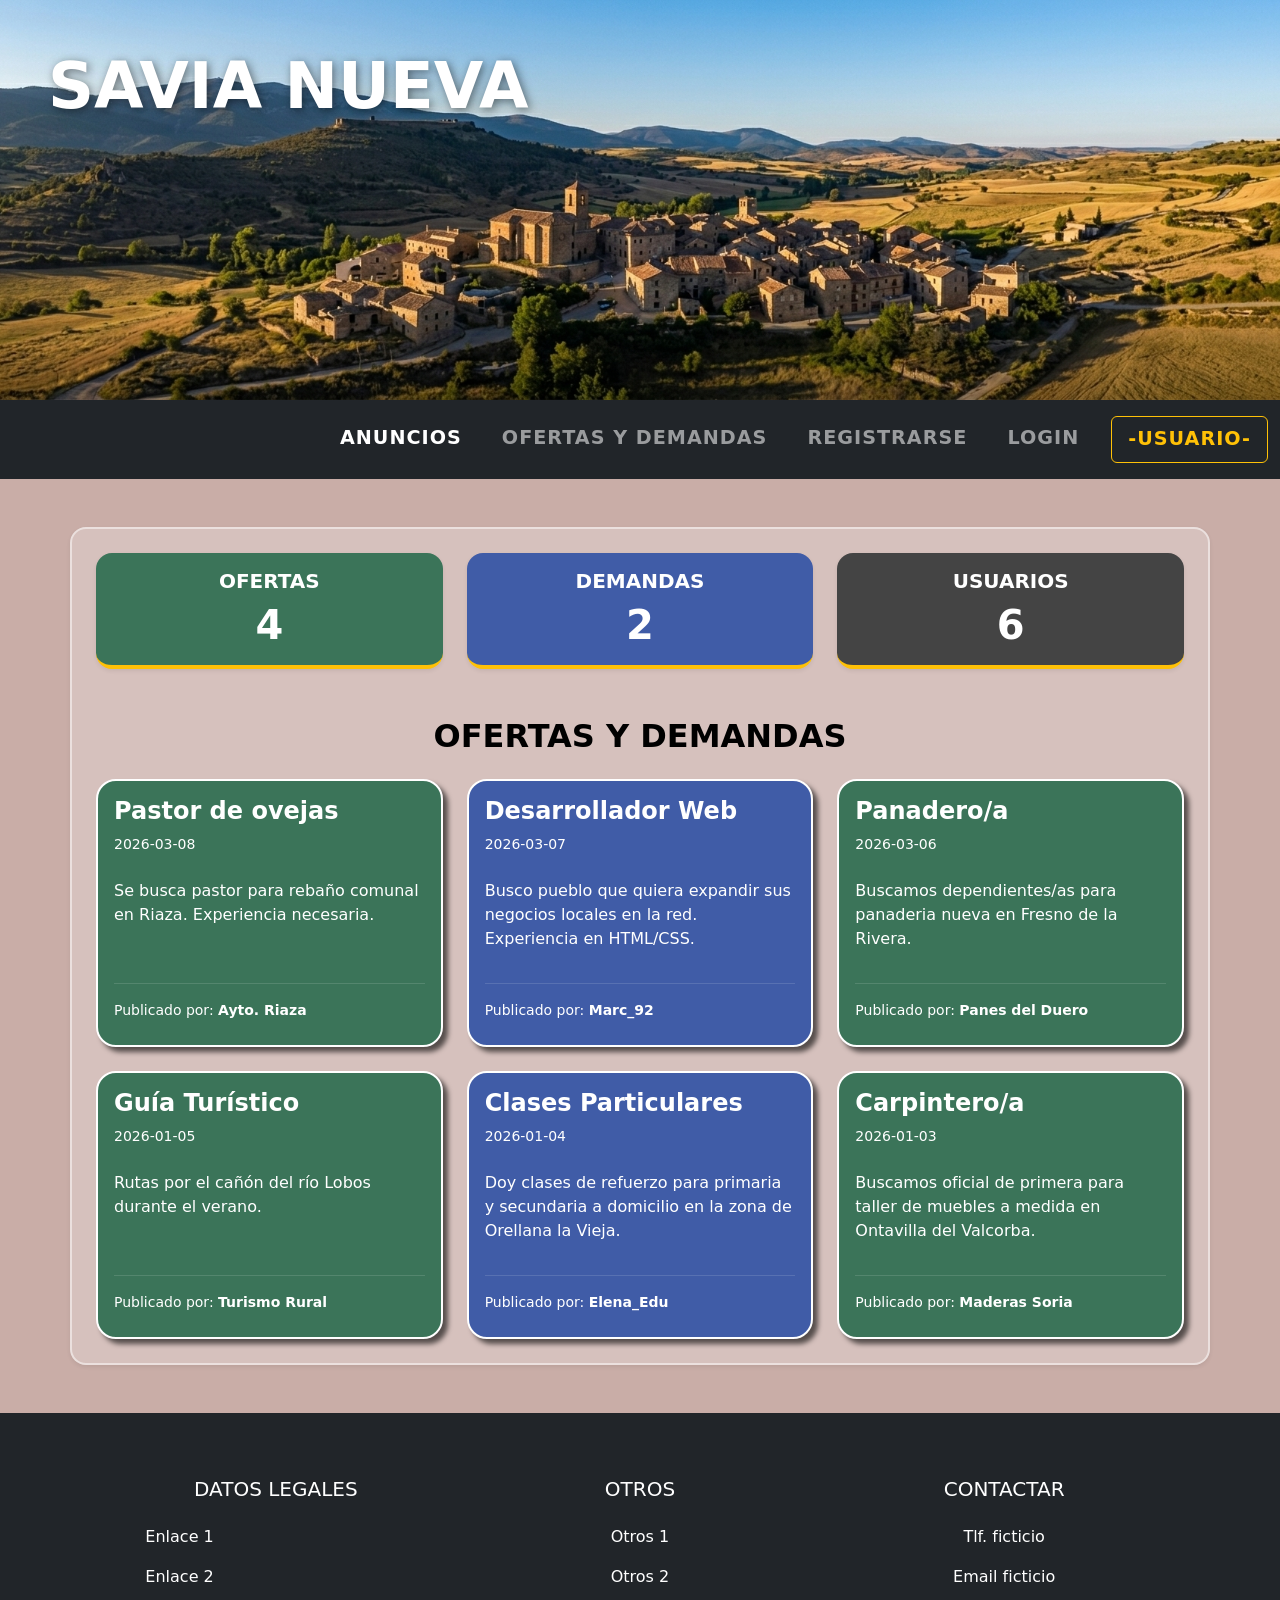
==== index.html @ e45b2c6f "Añadidas tarjetas counter para el Dashboard, cambiado el listado de mis ofertas publicadas para que " ====
<!DOCTYPE html>
<html lang="es">
<head>
    <meta charset="UTF-8">
    <meta name="viewport" content="width=device-width, initial-scale=1.0">
    <title>Savia Nueva - Empleo</title>
    <link href="https://cdn.jsdelivr.net/npm/bootstrap@5.3.0/dist/css/bootstrap.min.css" rel="stylesheet">
    <link rel="stylesheet" href="css/styles.css">
</head>
<body class="body"> 
    
    <header class="header-image text-white d-flex align-items-start p-5">
        <h1 class="display-3 fw-bold" style="text-shadow: 2px 2px 10px rgba(0,0,0,0.5);">SAVIA NUEVA</h1>
    </header>

    <nav class="navbar navbar-expand-lg navbar-dark bg-dark py-3 sticky-top">
        <div class="container-fluid">
            <button class="navbar-toggler border-0 shadow-none" type="button" data-bs-toggle="collapse" data-bs-target="#navbarNav" aria-controls="navbarNav" aria-expanded="false" aria-label="Toggle navigation">
                <span class="navbar-toggler-icon"></span>
            </button>

            <div class="collapse navbar-collapse justify-content-end" id="navbarNav">
                <ul class="navbar-nav gap-4 text-uppercase fw-semibold pt-3 pt-lg-0"> 
                    <li class="nav-item">
                        <a class="nav-link active fs-5" href="index.html">Anuncios</a>
                    </li>
                    <li class="nav-item">
                        <a class="nav-link fs-5" href="gestion-ofertas-demandas.html">Ofertas y demandas</a>
                    </li>
                    <li class="nav-item">
                        <a class="nav-link fs-5" href="registro.html">Registrarse</a>
                    </li>
                    <li class="nav-item">
                        <a class="nav-link fs-5" href="login.html">Login</a>
                    </li>
                    <li class="nav-item d-flex align-items-center mt-3 mt-lg-0"> 
                        <span class="nav-link text-warning fs-5 border border-warning rounded px-3" id="user-display">
                        -Usuario-
                        </span>
                    </li>
                </ul>
            </div>
        </div>
    </nav>

    <main class="container main-container my-5 p-4 bg-white bg-opacity-25 rounded-4 shadow-sm">
        
        <div class="row g-4 mb-5 text-center">
            <div class="col-md-4">
                <div class="counter-oferta p-3 shadow-sm text-white rounded-4 border-bottom border-warning border-4">
                    <h5 class="text-uppercase fw-bold">Ofertas</h5>
                    <p class="display-6 fw-bold mb-0" id="total-ofertas">0</p>
                </div>
            </div>
            <div class="col-md-4">
                <div class="counter-demanda p-3 shadow-sm text-white rounded-4 border-bottom border-warning border-4">
                    <h5 class="text-uppercase fw-bold">Demandas</h5>
                    <p class="display-6 fw-bold mb-0" id="total-demandas">0</p>
                </div>
            </div>
            <div class="col-md-4">
                <div class="counter-usuarios p-3 shadow-sm text-white rounded-4 border-bottom border-warning border-4">
                    <h5 class="text-uppercase fw-bold">Usuarios</h5>
                    <p class="display-6 fw-bold mb-0" id="total-usuarios">0</p>
                </div>
            </div>
        </div>
        
        <h2 class="text-center text-black mb-4 text-uppercase fw-bold">Ofertas y demandas</h2>
        
        <div class="row g-4" id="contenedor-anuncios"></div>
    </main>

    <footer class="bg-dark text-white pt-5 pb-3 mt-5">
        <div class="container text-center text-md-start">
            <div class="row text-center text-md-start">
                <div class="col-md-3 col-lg-3 col-xl-3 mx-auto mt-3">
                    <h5 class="text-center text-uppercase mb-4 font-weight-bold">Datos Legales</h5>
                    <p><a href="#" class="text-white text-decoration-none">Enlace 1</a></p>
                    <p><a href="#" class="text-white text-decoration-none">Enlace 2</a></p>
                </div>
                <div class="col-md-2 col-lg-2 col-xl-2 mx-auto mt-3">
                    <h5 class="text-center text-uppercase mb-4 font-weight-bold">Otros</h5>
                    <p class="text-center">Otros 1</p>
                    <p class="text-center">Otros 2</p>
                </div>
                <div class="col-md-4 col-lg-3 col-xl-3 mx-auto mt-3">
                    <h5 class="text-center text-uppercase mb-4 font-weight-bold">Contactar</h5>
                    <p class="text-center">Tlf. ficticio</p>
                    <p class="text-center">Email ficticio</p>
                </div>
            </div>
        </div>
    </footer>

    <script src="https://cdn.jsdelivr.net/npm/bootstrap@5.3.0/dist/js/bootstrap.bundle.min.js"></script>
    <script type="module" src="js/controller.js"></script>
</body>
</html>
---- css/styles.css ----
.body{
    background-color: #c9ada7;
}

.header-image{
    background-image: url('../assets/Fondo_Header.png'); 
    height: 400px; 
    background-size: cover; 
    background-position: center;
}

/* LANDPAGE - DASHBOARD */
.navbar-nav .nav-link {
    font-size: 1.2rem !important; 
    letter-spacing: 1px;
}

/* Estilo para las tarjetas de la landing*/
.counter-oferta{
    background-color: #3b7459;
}

.counter-demanda{
    background-color: #405ca7;
}

.counter-usuarios{
    background-color: #444444;
}

.card-mis-ofertas{
    background-color: rgba(236, 236, 236, 0.521);
}
.counter-oferta, .counter-demanda, .counter-usuarios, .card-mis-ofertas{
    transition: transform 0.2s ease !important;
}

.counter-oferta:hover, .counter-demanda:hover, .counter-usuarios:hover{
    transform: translateY(-5px);
    cursor: pointer !important;
}

.card-oferta {
    background-color: #3b7459; /* Color verde para ofertas */
    color: white;
    border-radius: 20px;
    border: 2px solid white !important;
    box-shadow: 5px 5px 5px rgba(0,0,0,0.6), inset 0 0 0 0 white !important;
    transition: transform 0.2s ease, box-shadow 0.4s ease !important;
}

.card-demanda {
    background-color: #405ca7; /* Un verde-azulado distinto para demandas, como pide el enunciado */
    color: white;
    border-radius: 20px;
    border: 2px solid white !important;
    box-shadow: 5px 5px 5px rgba(0,0,0,0.6), inset 0 0 0 0 white !important;
    transition: transform 0.2s ease, box-shadow 0.4s ease !important;
}

.card-oferta:hover, .card-demanda:hover, .card-mis-ofertas:hover {
    transform: translateY(-5px);
    box-shadow: 8px 8px 15px rgba(0, 0, 0, 0.6), inset -7px 0 7px 0 white !important;
    cursor: pointer !important;
}

/* El contenedor de las ofertas */
.main-container {
    background-color: rgba(255, 255, 255, 0.2); 
    border: 2px solid rgba(255, 255, 255, 0.5);
}

.secondary-container {
    border-radius: 30px;
    background-color: #3b7459;
    border: 2px solid rgba(255, 255, 255, 0.5) !important;
}

.btn-principal {
    transition: transform 0.2s ease, background-color 0.3s ease !important;
    background-color: #8a7cff !important;
    border: none !important;
    color: white !important;
}

.btn-principal:hover {
    background-color: #3c27f7 !important;
    transform: scale(1.1);
    cursor: pointer !important;
}

/* Efecto hover general para botones de borrar */
.btn-danger:hover {
    transform: scale(1.1);
    cursor: pointer !important;
}
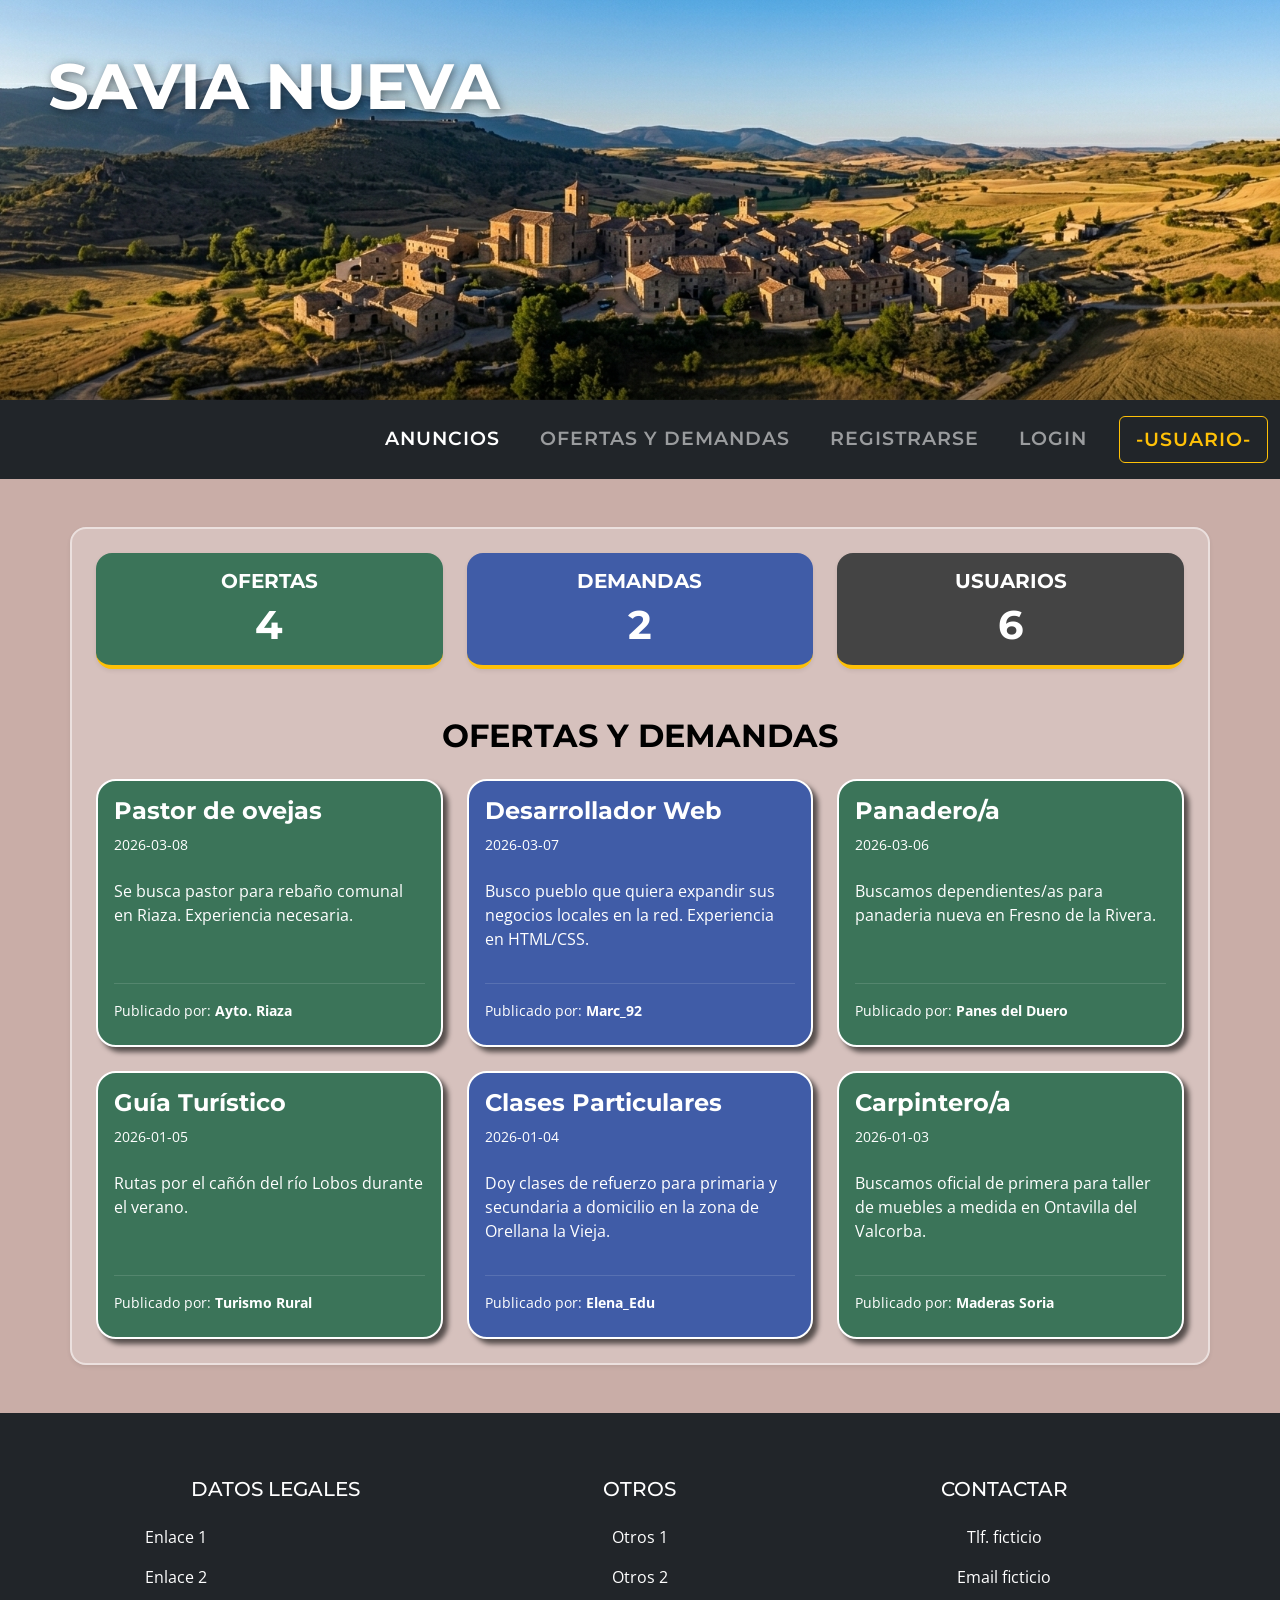
==== commit 144150ae: "Limpieza de estilos en las hojas html, purga de codigo en styles.css, añadidas Webfonts" ====
--- a/index.html
+++ b/index.html
@@ -4,13 +4,19 @@
     <meta charset="UTF-8">
     <meta name="viewport" content="width=device-width, initial-scale=1.0">
     <title>Savia Nueva - Empleo</title>
+    <!-- Bootstrap -->
     <link href="https://cdn.jsdelivr.net/npm/bootstrap@5.3.0/dist/css/bootstrap.min.css" rel="stylesheet">
+    <!-- Webfonts -->
+    <link rel="preconnect" href="https://fonts.googleapis.com">
+    <link rel="preconnect" href="https://fonts.gstatic.com" crossorigin>
+    <link href="https://fonts.googleapis.com/css2?family=Montserrat:wght@700&family=Open+Sans:wght@400;600&display=swap" rel="stylesheet">
+    <!-- Hoja de estilos -->
     <link rel="stylesheet" href="css/styles.css">
 </head>
 <body class="body"> 
     
     <header class="header-image text-white d-flex align-items-start p-5">
-        <h1 class="display-3 fw-bold" style="text-shadow: 2px 2px 10px rgba(0,0,0,0.5);">SAVIA NUEVA</h1>
+        <h1 class="h1-title display-3 fw-bold">SAVIA NUEVA</h1>
     </header>
 
     <nav class="navbar navbar-expand-lg navbar-dark bg-dark py-3 sticky-top">
--- a/css/styles.css
+++ b/css/styles.css
@@ -1,70 +1,41 @@
-.body{
-    background-color: #c9ada7;
+/* --- 1. VARIABLES Y GENERALES --- */
+:root {
+    --color-fondo: #c9ada7;
+    --verde-oferta: #3b7459;
+    --azul-demanda: #405ca7;
+    --gris-oscuro: #444444;
+    --violeta-principal: #8a7cff;
+    --shadow-standard: 5px 5px 5px rgba(0,0,0,0.6);
+    --font-titulos: 'Montserrat', sans-serif;
+    --font-cuerpo: 'Open Sans', sans-serif;
 }
 
-.header-image{
-    background-image: url('../assets/Fondo_Header.png'); 
-    height: 400px; 
-    background-size: cover; 
-    background-position: center;
+body { 
+    background-color: var(--color-fondo); 
+    font-family: var(--font-cuerpo);
 }
 
-/* LANDPAGE - DASHBOARD */
+/* --- 2. HEADER Y NAVEGACIÓN --- */
+.header-image {
+    background: url('../assets/Fondo_Header.png') center/cover no-repeat !important;
+    height: 400px;
+}
+
+h1, h2, h3, h4, h5, .navbar-nav .nav-link, .fw-bold {
+    font-family: var(--font-titulos);
+}
+
+.h1-title { 
+    text-shadow: 2px 2px 10px rgba(0,0,0,0.5);
+    letter-spacing: -1px; 
+}
+
 .navbar-nav .nav-link {
-    font-size: 1.2rem !important; 
+    font-size: 1.2rem !important;
     letter-spacing: 1px;
 }
 
-/* Estilo para las tarjetas de la landing*/
-.counter-oferta{
-    background-color: #3b7459;
-}
-
-.counter-demanda{
-    background-color: #405ca7;
-}
-
-.counter-usuarios{
-    background-color: #444444;
-}
-
-.card-mis-ofertas{
-    background-color: rgba(236, 236, 236, 0.521);
-}
-.counter-oferta, .counter-demanda, .counter-usuarios, .card-mis-ofertas{
-    transition: transform 0.2s ease !important;
-}
-
-.counter-oferta:hover, .counter-demanda:hover, .counter-usuarios:hover{
-    transform: translateY(-5px);
-    cursor: pointer !important;
-}
-
-.card-oferta {
-    background-color: #3b7459; /* Color verde para ofertas */
-    color: white;
-    border-radius: 20px;
-    border: 2px solid white !important;
-    box-shadow: 5px 5px 5px rgba(0,0,0,0.6), inset 0 0 0 0 white !important;
-    transition: transform 0.2s ease, box-shadow 0.4s ease !important;
-}
-
-.card-demanda {
-    background-color: #405ca7; /* Un verde-azulado distinto para demandas, como pide el enunciado */
-    color: white;
-    border-radius: 20px;
-    border: 2px solid white !important;
-    box-shadow: 5px 5px 5px rgba(0,0,0,0.6), inset 0 0 0 0 white !important;
-    transition: transform 0.2s ease, box-shadow 0.4s ease !important;
-}
-
-.card-oferta:hover, .card-demanda:hover, .card-mis-ofertas:hover {
-    transform: translateY(-5px);
-    box-shadow: 8px 8px 15px rgba(0, 0, 0, 0.6), inset -7px 0 7px 0 white !important;
-    cursor: pointer !important;
-}
-
-/* El contenedor de las ofertas */
+/* --- 3. CONTENEDORES --- */
 .main-container {
     background-color: rgba(255, 255, 255, 0.2); 
     border: 2px solid rgba(255, 255, 255, 0.5);
@@ -72,25 +43,59 @@
 
 .secondary-container {
     border-radius: 30px;
-    background-color: #3b7459;
+    width: 100%;
+    max-width: 600px;
+    background-color: var(--verde-oferta);
     border: 2px solid rgba(255, 255, 255, 0.5) !important;
 }
 
+/* --- 4. TARJETAS Y CONTADORES --- */
+/* Estilos comunes para todas las tarjetas y contadores */
+.counter-oferta, .counter-demanda, .counter-usuarios, 
+.card-oferta, .card-demanda, .card-mis-ofertas {
+    transition: transform 0.2s ease, box-shadow 0.4s ease !important;
+    border-radius: 20px;
+}
+
+/* Colores específicos */
+.counter-oferta, .card-oferta { background-color: var(--verde-oferta); color: white; }
+.counter-demanda, .card-demanda { background-color: var(--azul-demanda); color: white; }
+.counter-usuarios { background-color: var(--gris-oscuro); color: white; }
+.card-mis-ofertas { background-color: rgba(236, 236, 236, 0.521); }
+
+/* Bordes y sombras para las tarjetas del Dashboard */
+.card-oferta, .card-demanda {
+    border: 2px solid white !important;
+    box-shadow: var(--shadow-standard), inset 0 0 0 0 white !important;
+}
+
+/* Hover unificado para todos los elementos interactivos */
+.counter-oferta:hover, .counter-demanda:hover, .counter-usuarios:hover,
+.card-oferta:hover, .card-demanda:hover, .card-mis-ofertas:hover,
+.btn:hover, .nav-link:hover, #user-display:hover {
+    transform: translateY(-5px);
+    cursor: pointer !important;
+}
+
+/* Efecto de brillo extra solo para las tarjetas */
+.card-oferta:hover, .card-demanda:hover {
+    box-shadow: 8px 8px 15px rgba(0, 0, 0, 0.6), inset -7px 0 7px 0 white !important;
+}
+
+/* --- 5. BOTONES --- */
 .btn-principal {
+    background-color: var(--violeta-principal) !important;
+    color: white !important;
+    border: none !important;
+    border-radius: 10px;
     transition: transform 0.2s ease, background-color 0.3s ease !important;
-    background-color: #8a7cff !important;
-    border: none !important;
-    color: white !important;
 }
 
 .btn-principal:hover {
     background-color: #3c27f7 !important;
-    transform: scale(1.1);
-    cursor: pointer !important;
+    transform: scale(1.1) translateY(-2px); /* Unimos los dos efectos */
 }
 
-/* Efecto hover general para botones de borrar */
 .btn-danger:hover {
     transform: scale(1.1);
-    cursor: pointer !important;
 }
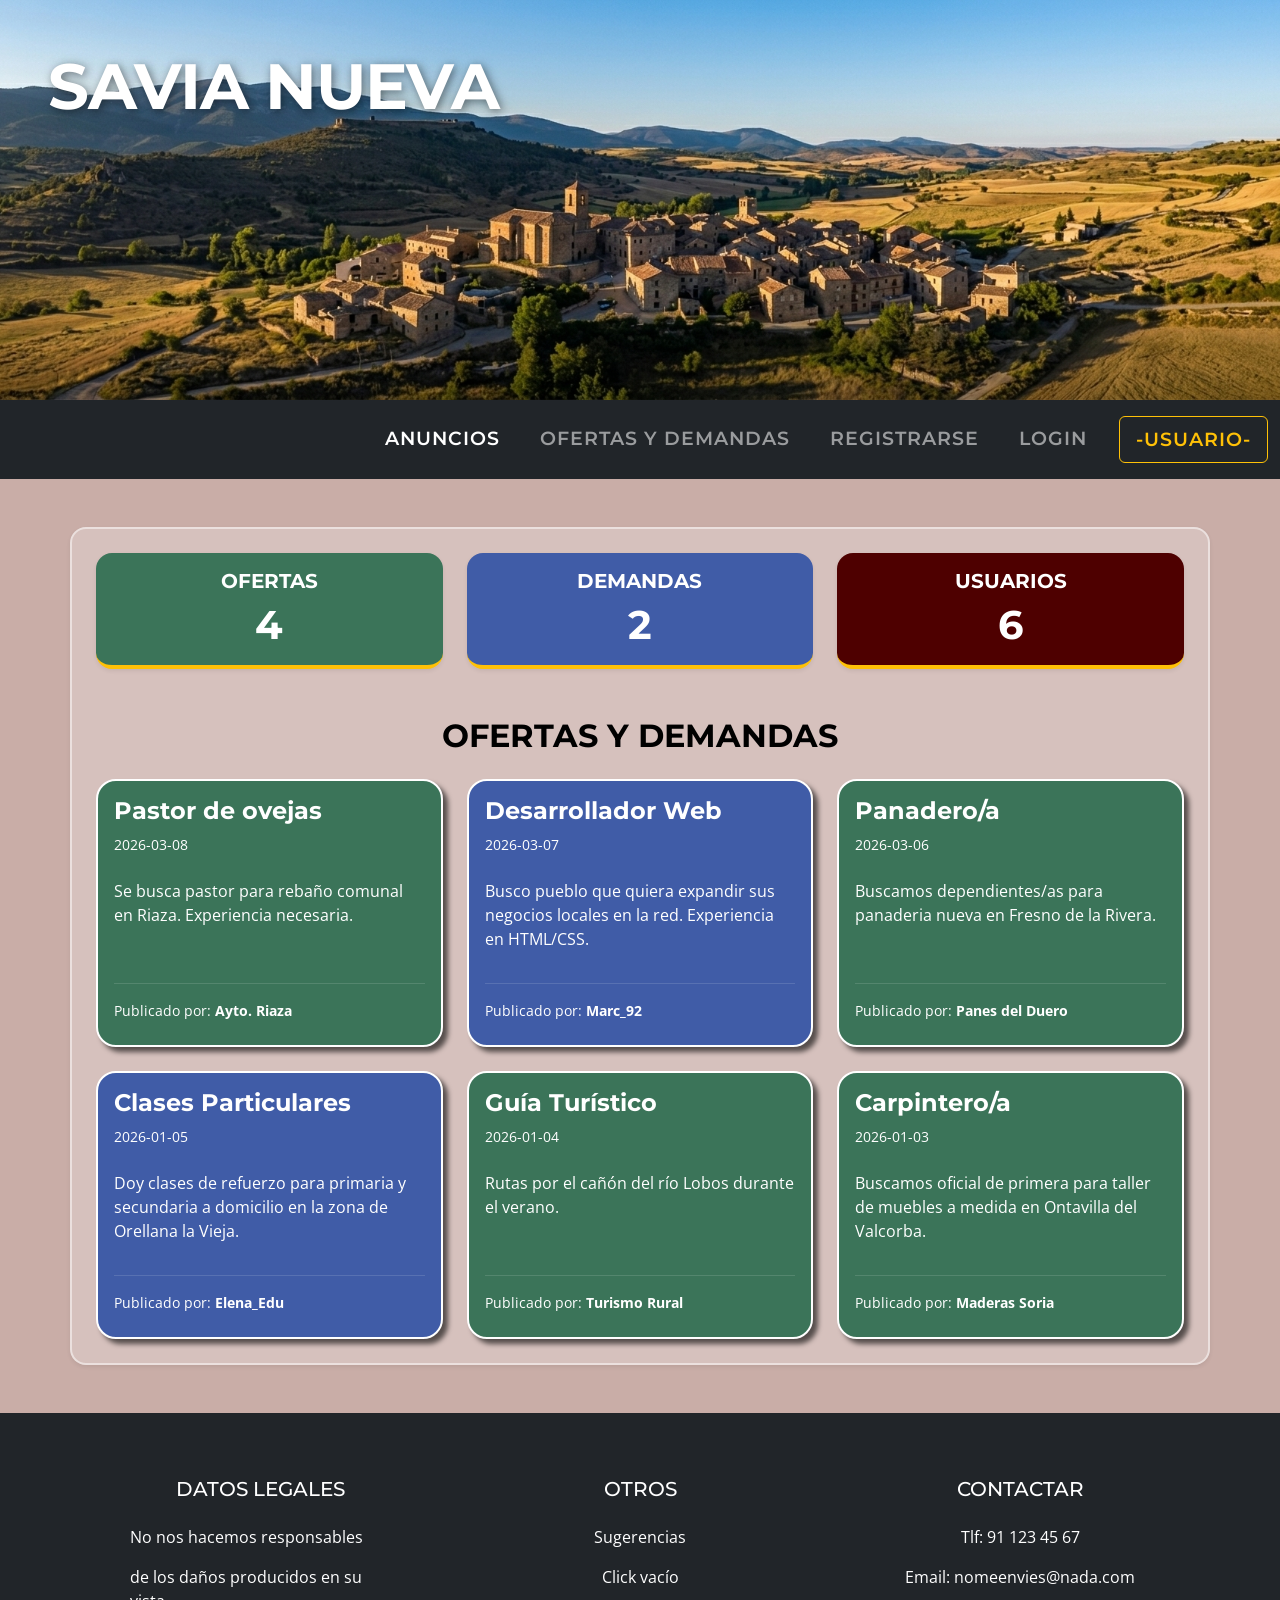
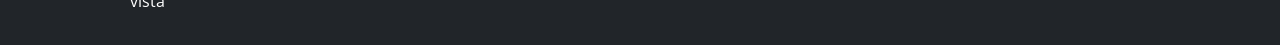
==== commit ae16f666: "Añadidos prompts de IA, cambios menores de CSS por pulido." ====
--- a/index.html
+++ b/index.html
@@ -13,6 +13,21 @@
     <!-- Hoja de estilos -->
     <link rel="stylesheet" href="css/styles.css">
 </head>
+<!-- Prompts IA (Gemini) 
+
+1- ¿Hay alguna clase de bootstrap para hacer sticky el navbar cuando se hace scroll-down?
+Respuesta: sticky-top
+
+2- Según este código (collapse), el navbar debería hacerse tipo móvil (tres rayas horizontales y menú desplegable) al reducir el ancho de pantalla, pero no lo hace (adjunto index.html):
+Respuesta: Falta importar librería de scripts de Bootstrap.  
+
+3. ¿Como era la clase para las sombras finas de bootstrap?
+Respuesta: shadow-sm
+
+4. ¿Cómo funcionaba el sistema de columnas responsive de bootstrap?
+Respuesta: col-md-"num de columnas a utilizar sobre 12" (Hace la explicación completa)
+
+-->
 <body class="body"> 
     
     <header class="header-image text-white d-flex align-items-start p-5">
@@ -73,7 +88,6 @@
         </div>
         
         <h2 class="text-center text-black mb-4 text-uppercase fw-bold">Ofertas y demandas</h2>
-        
         <div class="row g-4" id="contenedor-anuncios"></div>
     </main>
 
@@ -82,18 +96,20 @@
             <div class="row text-center text-md-start">
                 <div class="col-md-3 col-lg-3 col-xl-3 mx-auto mt-3">
                     <h5 class="text-center text-uppercase mb-4 font-weight-bold">Datos Legales</h5>
-                    <p><a href="#" class="text-white text-decoration-none">Enlace 1</a></p>
-                    <p><a href="#" class="text-white text-decoration-none">Enlace 2</a></p>
+                    <!-- href vacíos, devuelven arriba a la misma pagina -->
+                    <p><a href="#" class="text-white text-decoration-none">No nos hacemos responsables</a></p>
+                    <p><a href="#" class="text-white text-decoration-none">de los daños producidos en su vista</a></p>
                 </div>
-                <div class="col-md-2 col-lg-2 col-xl-2 mx-auto mt-3">
+                <div class="col-md-3 col-lg-3 col-xl-3 mx-auto mt-3">
                     <h5 class="text-center text-uppercase mb-4 font-weight-bold">Otros</h5>
-                    <p class="text-center">Otros 1</p>
-                    <p class="text-center">Otros 2</p>
+                    <!-- href vacíos, devuelven arriba a la misma pagina -->
+                    <p class="text-center"><a href="#" class="text-white text-decoration-none">Sugerencias</a></p>
+                    <p class="text-center"><a href="#" class="text-white text-decoration-none">Click vacío</a></p>
                 </div>
                 <div class="col-md-4 col-lg-3 col-xl-3 mx-auto mt-3">
                     <h5 class="text-center text-uppercase mb-4 font-weight-bold">Contactar</h5>
-                    <p class="text-center">Tlf. ficticio</p>
-                    <p class="text-center">Email ficticio</p>
+                    <p class="text-center">Tlf: 91 123 45 67</p>
+                    <p class="text-center">Email: nomeenvies@nada.com</p>
                 </div>
             </div>
         </div>
--- a/css/styles.css
+++ b/css/styles.css
@@ -1,9 +1,14 @@
+/* Prompts IA (Gemini)
+1- Este es mi archivo de estilos, ¿puedes hacerme una limpieza para evitar repetir código lo máximo posible? (adjunto styles.css)
+Respuesta: Archivo .css limpio (versión final utilizada)
+*/
+
 /* --- 1. VARIABLES Y GENERALES --- */
 :root {
     --color-fondo: #c9ada7;
     --verde-oferta: #3b7459;
     --azul-demanda: #405ca7;
-    --gris-oscuro: #444444;
+    --rojo-oscuro: #4e0000;
     --violeta-principal: #8a7cff;
     --shadow-standard: 5px 5px 5px rgba(0,0,0,0.6);
     --font-titulos: 'Montserrat', sans-serif;
@@ -49,6 +54,10 @@
     border: 2px solid rgba(255, 255, 255, 0.5) !important;
 }
 
+.container-login{
+    min-height: 50vh;
+}
+
 /* --- 4. TARJETAS Y CONTADORES --- */
 /* Estilos comunes para todas las tarjetas y contadores */
 .counter-oferta, .counter-demanda, .counter-usuarios, 
@@ -60,7 +69,7 @@
 /* Colores específicos */
 .counter-oferta, .card-oferta { background-color: var(--verde-oferta); color: white; }
 .counter-demanda, .card-demanda { background-color: var(--azul-demanda); color: white; }
-.counter-usuarios { background-color: var(--gris-oscuro); color: white; }
+.counter-usuarios { background-color: var(--rojo-oscuro); color: white; }
 .card-mis-ofertas { background-color: rgba(236, 236, 236, 0.521); }
 
 /* Bordes y sombras para las tarjetas del Dashboard */
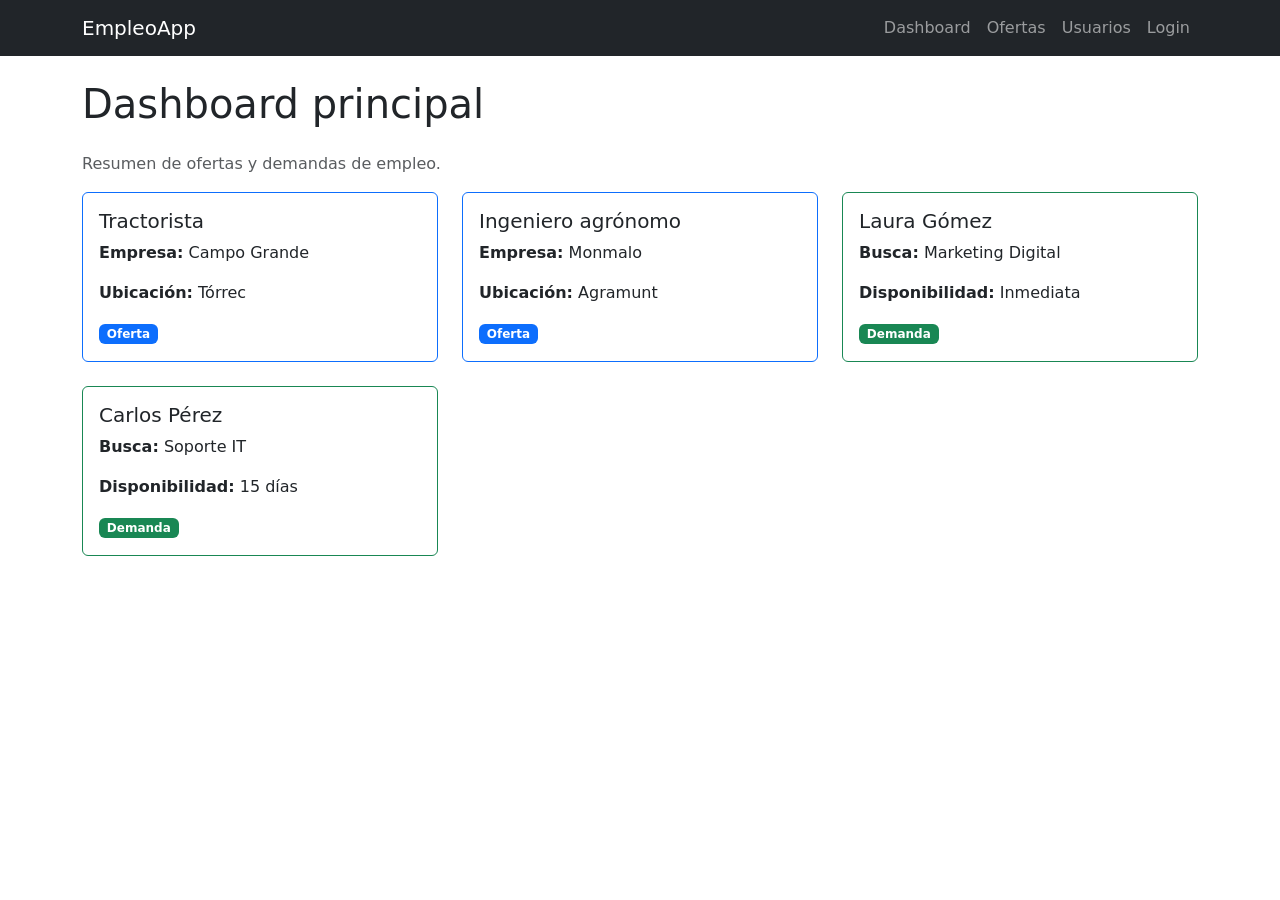
==== commit 8163b14d: "estructura inicial producto 1" ====
--- a/index.html
+++ b/index.html
@@ -3,119 +3,33 @@
 <head>
     <meta charset="UTF-8">
     <meta name="viewport" content="width=device-width, initial-scale=1.0">
-    <title>Savia Nueva - Empleo</title>
-    <!-- Bootstrap -->
-    <link href="https://cdn.jsdelivr.net/npm/bootstrap@5.3.0/dist/css/bootstrap.min.css" rel="stylesheet">
-    <!-- Webfonts -->
-    <link rel="preconnect" href="https://fonts.googleapis.com">
-    <link rel="preconnect" href="https://fonts.gstatic.com" crossorigin>
-    <link href="https://fonts.googleapis.com/css2?family=Montserrat:wght@700&family=Open+Sans:wght@400;600&display=swap" rel="stylesheet">
-    <!-- Hoja de estilos -->
-    <link rel="stylesheet" href="css/styles.css">
+    <title>Dashboard - EmpleoApp</title>
+
+    <link href="https://cdn.jsdelivr.net/npm/bootstrap@5.3.7/dist/css/bootstrap.min.css" rel="stylesheet">
+    <link rel="stylesheet" href="css/style.css">
 </head>
-<!-- Prompts IA (Gemini) 
+<body>
 
-1- ¿Hay alguna clase de bootstrap para hacer sticky el navbar cuando se hace scroll-down?
-Respuesta: sticky-top
+    <nav class="navbar navbar-expand-lg navbar-dark bg-dark">
+        <div class="container">
+            <a class="navbar-brand" href="index.html">EmpleoApp</a>
 
-2- Según este código (collapse), el navbar debería hacerse tipo móvil (tres rayas horizontales y menú desplegable) al reducir el ancho de pantalla, pero no lo hace (adjunto index.html):
-Respuesta: Falta importar librería de scripts de Bootstrap.  
-
-3. ¿Como era la clase para las sombras finas de bootstrap?
-Respuesta: shadow-sm
-
-4. ¿Cómo funcionaba el sistema de columnas responsive de bootstrap?
-Respuesta: col-md-"num de columnas a utilizar sobre 12" (Hace la explicación completa)
-
--->
-<body class="body"> 
-    
-    <header class="header-image text-white d-flex align-items-start p-5">
-        <h1 class="h1-title display-3 fw-bold">SAVIA NUEVA</h1>
-    </header>
-
-    <nav class="navbar navbar-expand-lg navbar-dark bg-dark py-3 sticky-top">
-        <div class="container-fluid">
-            <button class="navbar-toggler border-0 shadow-none" type="button" data-bs-toggle="collapse" data-bs-target="#navbarNav" aria-controls="navbarNav" aria-expanded="false" aria-label="Toggle navigation">
-                <span class="navbar-toggler-icon"></span>
-            </button>
-
-            <div class="collapse navbar-collapse justify-content-end" id="navbarNav">
-                <ul class="navbar-nav gap-4 text-uppercase fw-semibold pt-3 pt-lg-0"> 
-                    <li class="nav-item">
-                        <a class="nav-link active fs-5" href="index.html">Anuncios</a>
-                    </li>
-                    <li class="nav-item">
-                        <a class="nav-link fs-5" href="gestion-ofertas-demandas.html">Ofertas y demandas</a>
-                    </li>
-                    <li class="nav-item">
-                        <a class="nav-link fs-5" href="registro.html">Registrarse</a>
-                    </li>
-                    <li class="nav-item">
-                        <a class="nav-link fs-5" href="login.html">Login</a>
-                    </li>
-                    <li class="nav-item d-flex align-items-center mt-3 mt-lg-0"> 
-                        <span class="nav-link text-warning fs-5 border border-warning rounded px-3" id="user-display">
-                        -Usuario-
-                        </span>
-                    </li>
-                </ul>
+            <div class="navbar-nav ms-auto">
+                <a class="nav-link" href="index.html">Dashboard</a>
+                <a class="nav-link" href="ofertas.html">Ofertas</a>
+                <a class="nav-link" href="usuarios.html">Usuarios</a>
+                <a class="nav-link" href="login.html">Login</a>
             </div>
         </div>
     </nav>
 
-    <main class="container main-container my-5 p-4 bg-white bg-opacity-25 rounded-4 shadow-sm">
-        
-        <div class="row g-4 mb-5 text-center">
-            <div class="col-md-4">
-                <div class="counter-oferta p-3 shadow-sm text-white rounded-4 border-bottom border-warning border-4">
-                    <h5 class="text-uppercase fw-bold">Ofertas</h5>
-                    <p class="display-6 fw-bold mb-0" id="total-ofertas">0</p>
-                </div>
-            </div>
-            <div class="col-md-4">
-                <div class="counter-demanda p-3 shadow-sm text-white rounded-4 border-bottom border-warning border-4">
-                    <h5 class="text-uppercase fw-bold">Demandas</h5>
-                    <p class="display-6 fw-bold mb-0" id="total-demandas">0</p>
-                </div>
-            </div>
-            <div class="col-md-4">
-                <div class="counter-usuarios p-3 shadow-sm text-white rounded-4 border-bottom border-warning border-4">
-                    <h5 class="text-uppercase fw-bold">Usuarios</h5>
-                    <p class="display-6 fw-bold mb-0" id="total-usuarios">0</p>
-                </div>
-            </div>
-        </div>
-        
-        <h2 class="text-center text-black mb-4 text-uppercase fw-bold">Ofertas y demandas</h2>
-        <div class="row g-4" id="contenedor-anuncios"></div>
+    <main class="container py-4">
+        <h1 class="mb-4">Dashboard principal</h1>
+        <p class="text-muted">Resumen de ofertas y demandas de empleo.</p>
+
+        <div id="contenedor-tarjetas" class="row g-4"></div>
     </main>
 
-    <footer class="bg-dark text-white pt-5 pb-3 mt-5">
-        <div class="container text-center text-md-start">
-            <div class="row text-center text-md-start">
-                <div class="col-md-3 col-lg-3 col-xl-3 mx-auto mt-3">
-                    <h5 class="text-center text-uppercase mb-4 font-weight-bold">Datos Legales</h5>
-                    <!-- href vacíos, devuelven arriba a la misma pagina -->
-                    <p><a href="#" class="text-white text-decoration-none">No nos hacemos responsables</a></p>
-                    <p><a href="#" class="text-white text-decoration-none">de los daños producidos en su vista</a></p>
-                </div>
-                <div class="col-md-3 col-lg-3 col-xl-3 mx-auto mt-3">
-                    <h5 class="text-center text-uppercase mb-4 font-weight-bold">Otros</h5>
-                    <!-- href vacíos, devuelven arriba a la misma pagina -->
-                    <p class="text-center"><a href="#" class="text-white text-decoration-none">Sugerencias</a></p>
-                    <p class="text-center"><a href="#" class="text-white text-decoration-none">Click vacío</a></p>
-                </div>
-                <div class="col-md-4 col-lg-3 col-xl-3 mx-auto mt-3">
-                    <h5 class="text-center text-uppercase mb-4 font-weight-bold">Contactar</h5>
-                    <p class="text-center">Tlf: 91 123 45 67</p>
-                    <p class="text-center">Email: nomeenvies@nada.com</p>
-                </div>
-            </div>
-        </div>
-    </footer>
-
-    <script src="https://cdn.jsdelivr.net/npm/bootstrap@5.3.0/dist/js/bootstrap.bundle.min.js"></script>
-    <script type="module" src="js/controller.js"></script>
+    <script type="module" src="js/landing.js"></script>
 </body>
 </html>
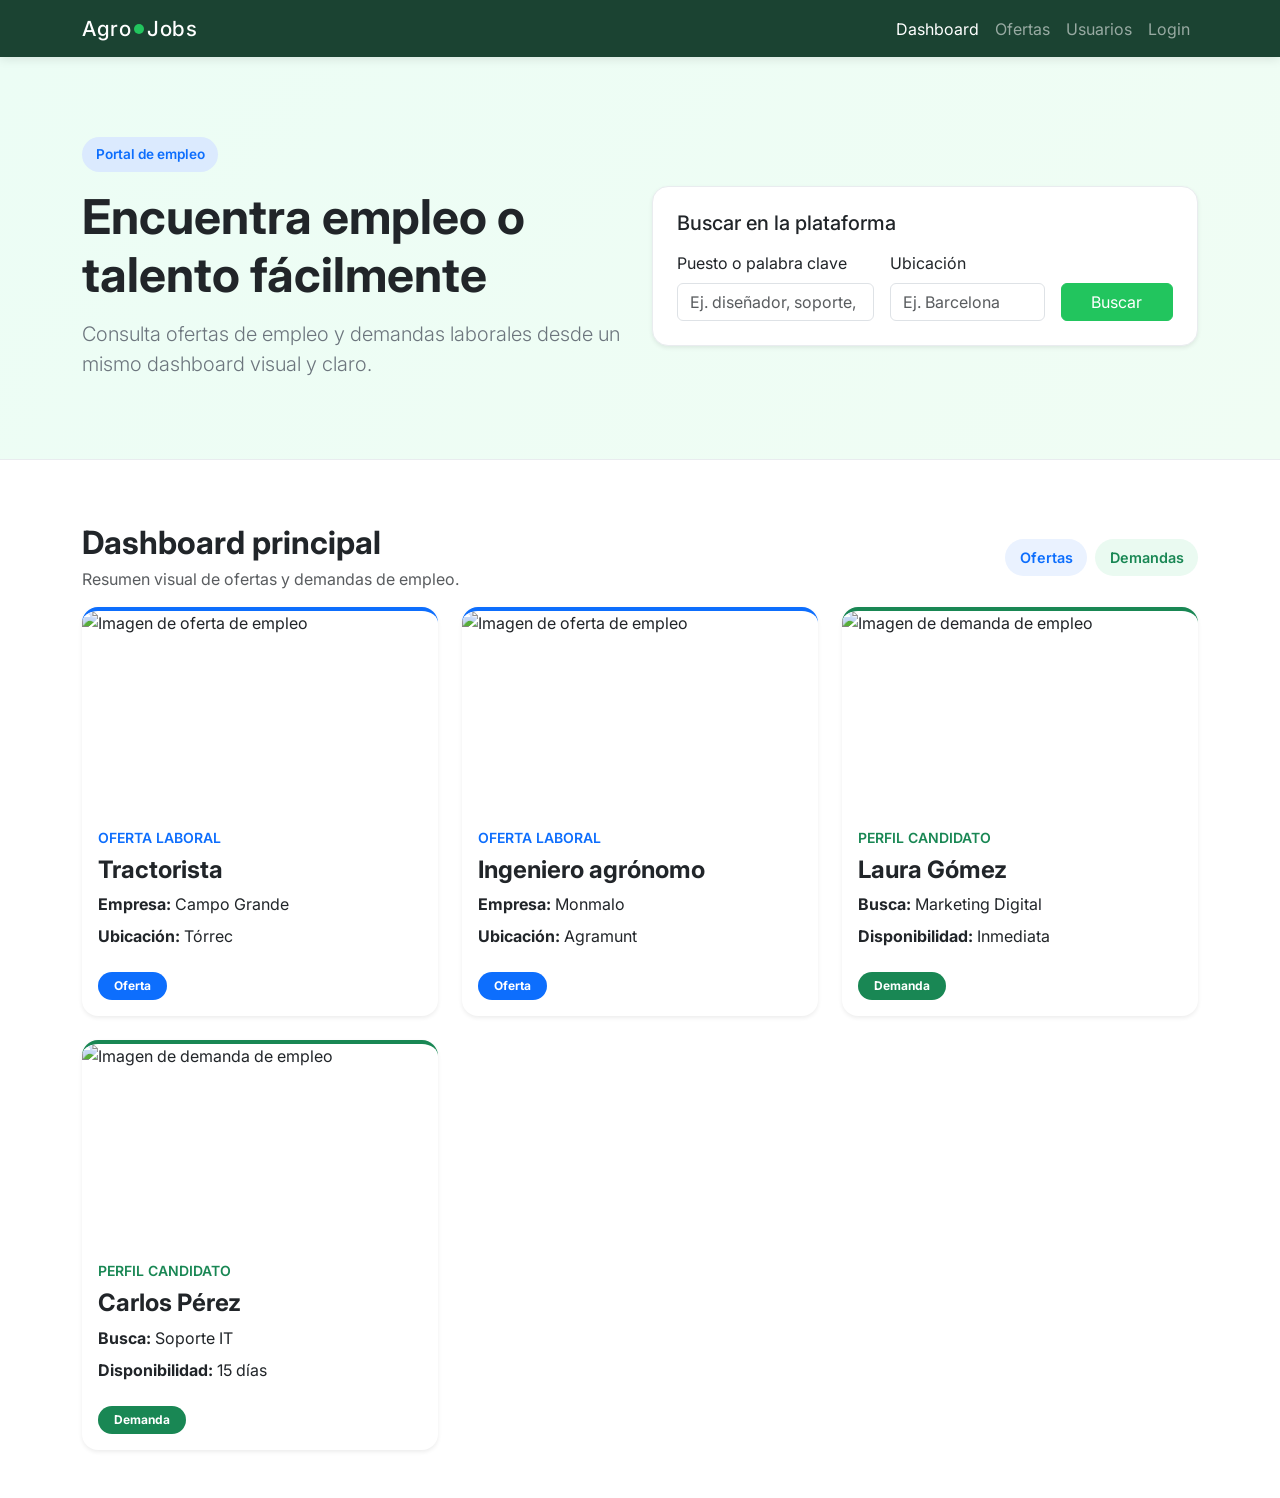
==== commit 25a77c86: "modificar index.html, login.html, ofertas.html, usuarios.html. Agregado mockups a la carpeta /docs/" ====
--- a/index.html
+++ b/index.html
@@ -1,3 +1,12 @@
+<!--
+IA utilizada: ChatGPT
+
+Prompt 1: "Crea un dashboard de empleo moderno con Bootstrap, hero section, navbar y tarjetas visuales"
+Prompt 2: "Cómo diferenciar visualmente ofertas y demandas de empleo usando Bootstrap y CSS"
+Prompt 3: "Cómo estructurar una página principal con buscador y grid de tarjetas responsive"
+Prompt 4: "Cómo mejorar una landing page de empleo con un estilo inspirado en InfoJobs y JobToday"
+-->
+
 <!DOCTYPE html>
 <html lang="es">
 <head>
@@ -6,30 +15,90 @@
     <title>Dashboard - EmpleoApp</title>
 
     <link href="https://cdn.jsdelivr.net/npm/bootstrap@5.3.7/dist/css/bootstrap.min.css" rel="stylesheet">
+    <link href="https://fonts.googleapis.com/css2?family=Inter:wght@400;600;700;800&display=swap" rel="stylesheet">
     <link rel="stylesheet" href="css/style.css">
 </head>
 <body>
 
-    <nav class="navbar navbar-expand-lg navbar-dark bg-dark">
+    <nav class="navbar navbar-expand-lg navbar-dark navbar-custom">
         <div class="container">
-            <a class="navbar-brand" href="index.html">EmpleoApp</a>
+<a class="navbar-brand logo d-flex align-items-center" href="index.html">
+    <span>Agro</span>
+    <span class="logo-icon"></span>
+    <span>Jobs</span>
+</a>
 
-            <div class="navbar-nav ms-auto">
-                <a class="nav-link" href="index.html">Dashboard</a>
-                <a class="nav-link" href="ofertas.html">Ofertas</a>
-                <a class="nav-link" href="usuarios.html">Usuarios</a>
-                <a class="nav-link" href="login.html">Login</a>
+            <button class="navbar-toggler" type="button" data-bs-toggle="collapse" data-bs-target="#menuPrincipal">
+                <span class="navbar-toggler-icon"></span>
+            </button>
+
+            <div class="collapse navbar-collapse" id="menuPrincipal">
+                <div class="navbar-nav ms-auto">
+                    <a class="nav-link active" href="index.html">Dashboard</a>
+                    <a class="nav-link" href="ofertas.html">Ofertas</a>
+                    <a class="nav-link" href="usuarios.html">Usuarios</a>
+                    <a class="nav-link" href="login.html">Login</a>
+                </div>
             </div>
         </div>
     </nav>
 
-    <main class="container py-4">
-        <h1 class="mb-4">Dashboard principal</h1>
-        <p class="text-muted">Resumen de ofertas y demandas de empleo.</p>
+    <header class="hero-section">
+        <div class="container">
+            <div class="hero-box">
+                <div class="row align-items-center g-4">
+                    <div class="col-lg-6">
+                        <span class="hero-tag">Portal de empleo</span>
+                        <h1 class="display-5 fw-bold mt-3">Encuentra empleo o talento fácilmente</h1>
+                        <p class="lead text-secondary mt-3">
+                            Consulta ofertas de empleo y demandas laborales desde un mismo dashboard visual y claro.
+                        </p>
+                    </div>
+
+                    <div class="col-lg-6">
+                        <div class="search-panel shadow-sm">
+                            <h2 class="h5 mb-3">Buscar en la plataforma</h2>
+                            <form>
+                                <div class="row g-3">
+                                    <div class="col-md-5">
+                                        <label for="busqueda" class="form-label">Puesto o palabra clave</label>
+                                        <input type="text" id="busqueda" class="form-control" placeholder="Ej. diseñador, soporte, marketing">
+                                    </div>
+
+                                    <div class="col-md-4">
+                                        <label for="ubicacion" class="form-label">Ubicación</label>
+                                        <input type="text" id="ubicacion" class="form-control" placeholder="Ej. Barcelona">
+                                    </div>
+
+                                    <div class="col-md-3 d-grid align-self-end">
+                                        <button type="button" class="btn btn-primary">Buscar</button>
+                                    </div>
+                                </div>
+                            </form>
+                        </div>
+                    </div>
+                </div>
+            </div>
+        </div>
+    </header>
+
+    <main class="container py-5">
+        <div class="d-flex justify-content-between align-items-center flex-wrap gap-2 mb-3">
+            <div>
+                <h2 class="fw-bold mb-1">Dashboard principal</h2>
+                <p class="text-muted mb-0">Resumen visual de ofertas y demandas de empleo.</p>
+            </div>
+
+            <div class="d-flex gap-2">
+                <span class="legend-badge legend-oferta">Ofertas</span>
+                <span class="legend-badge legend-demanda">Demandas</span>
+            </div>
+        </div>
 
         <div id="contenedor-tarjetas" class="row g-4"></div>
     </main>
 
     <script type="module" src="js/landing.js"></script>
+    <script src="https://cdn.jsdelivr.net/npm/bootstrap@5.3.7/dist/js/bootstrap.bundle.min.js"></script>
 </body>
 </html>
--- a/css/style.css
+++ b/css/style.css
@@ -0,0 +1,123 @@
+body {
+    font-family: 'Inter', sans-serif;
+}
+
+h1, h2, h3 {
+    font-weight: 800;
+}
+
+.hero-section {
+    background: linear-gradient(135deg, #ecfdf5 0%, #f0fdf4 100%);
+    padding: 3rem 0 2rem;
+    border-bottom: 1px solid #e9ecef;
+}
+
+.hero-box {
+    padding: 2rem 0;
+}
+
+.hero-tag {
+    display: inline-block;
+    padding: 0.45rem 0.85rem;
+    border-radius: 999px;
+    background-color: #dbeafe;
+    color: #0d6efd;
+    font-size: 0.85rem;
+    font-weight: 600;
+}
+
+.search-panel {
+    background-color: #ffffff;
+    border-radius: 1rem;
+    padding: 1.5rem;
+    border: 1px solid #e9ecef;
+}
+
+.legend-badge {
+    display: inline-block;
+    padding: 0.5rem 0.9rem;
+    border-radius: 999px;
+    font-size: 0.9rem;
+    font-weight: 600;
+}
+
+.legend-oferta {
+    background-color: #eaf2ff;
+    color: #0d6efd;
+}
+
+.legend-demanda {
+    background-color: #eafaf1;
+    color: #198754;
+}
+
+.dashboard-card {
+    border: none;
+    border-radius: 1rem;
+    overflow: hidden;
+    transition: transform 0.2s ease, box-shadow 0.2s ease;
+}
+
+.dashboard-card:hover {
+    transform: translateY(-4px);
+    box-shadow: 0 1rem 2rem rgba(0, 0, 0, 0.08) !important;
+}
+
+.dashboard-card-img {
+    height: 200px;
+    object-fit: cover;
+}
+
+.oferta-card {
+    border-top: 4px solid #0d6efd;
+}
+
+.demanda-card {
+    border-top: 4px solid #198754;
+}
+
+.card-title {
+    font-weight: 700;
+}
+
+.navbar-brand {
+    letter-spacing: 0.3px;
+}
+
+.logo {
+    font-weight: 490;
+    font-size: 1.3rem;
+    letter-spacing: 0.5px;
+    color: #ffffff !important;
+}
+
+.logo-o {
+    color: #22c55e; /* verde moderno */
+}
+
+.logo-icon {
+    width: 10px;
+    height: 10px;
+    background-color: #22c55e;
+    border-radius: 50%;
+    margin: 0 3px;
+}
+
+.navbar-custom {
+    background-color: #1b4332;
+    box-shadow: 0 2px 10px rgba(0,0,0,0.1);
+}
+
+.btn-primary {
+    background-color: #22c55e;
+    border-color: #22c55e;
+}
+
+.btn-primary:hover {
+    background-color: #16a34a;
+    border-color: #16a34a;
+}
+
+main.container {
+    margin-top: 1rem;
+}
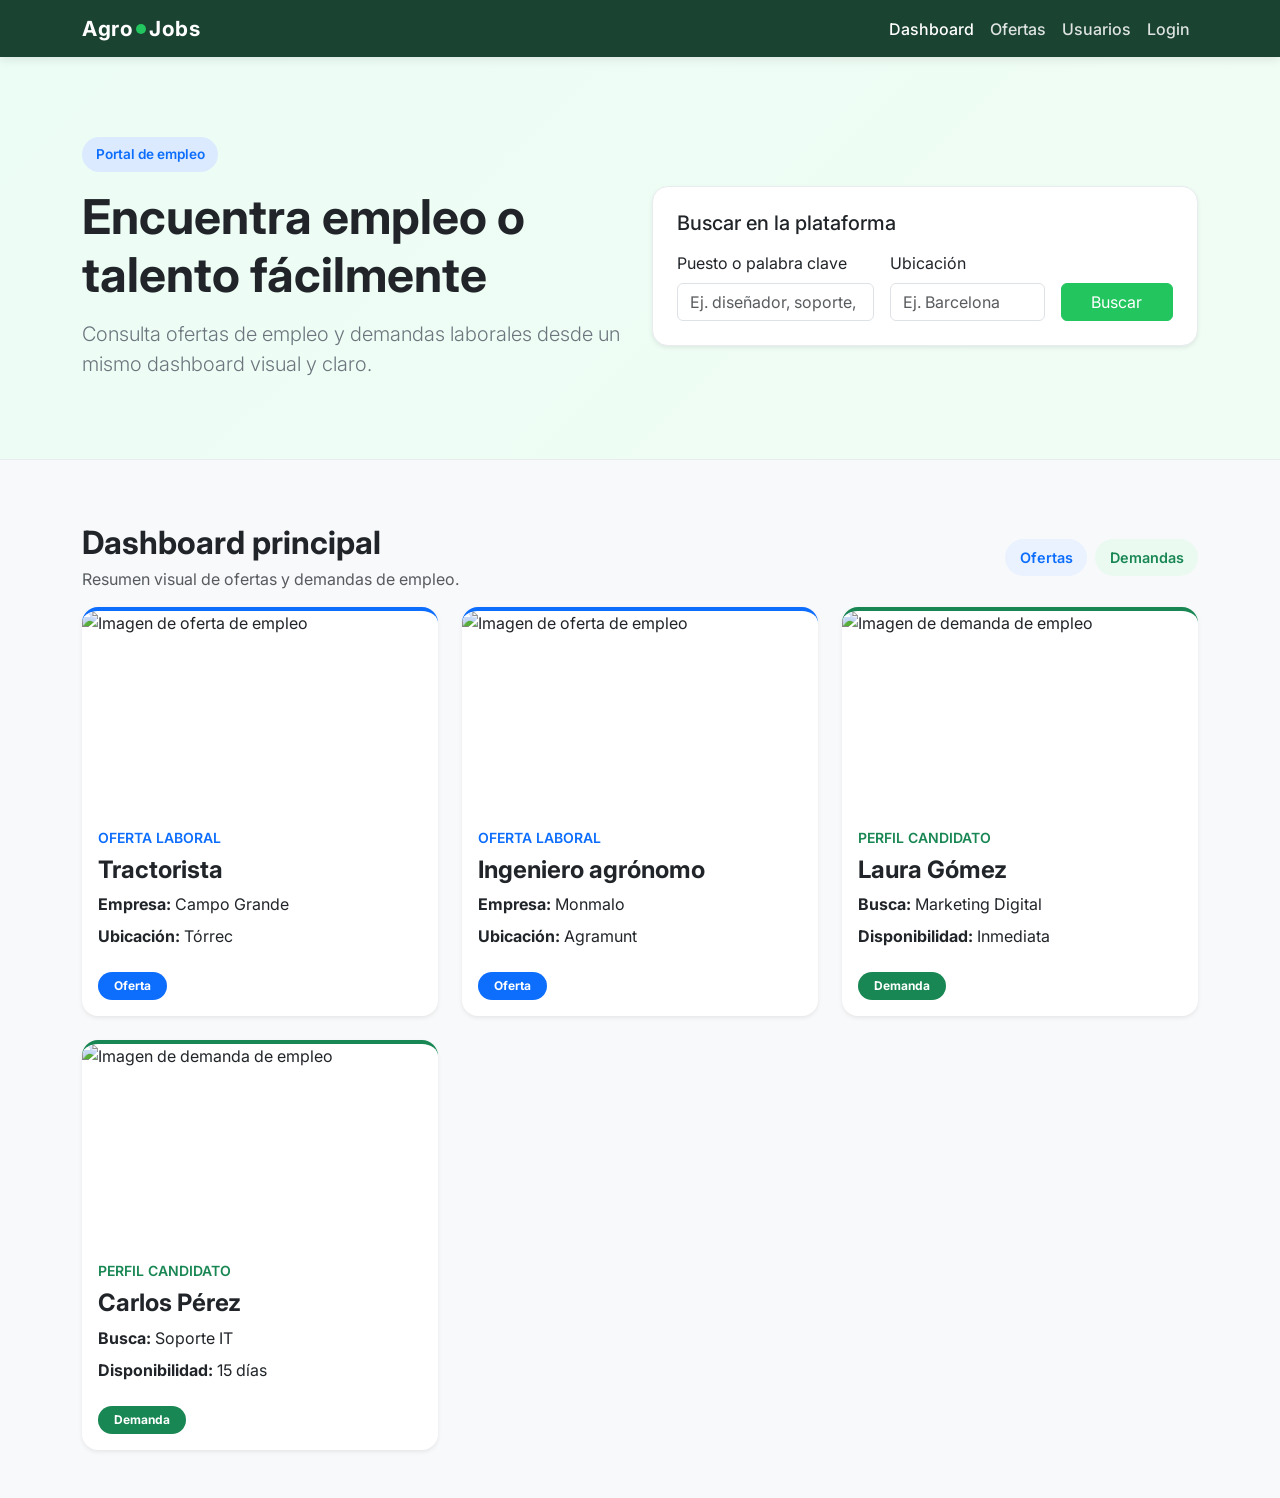
==== commit 215ac606: "cambios finales para cumplir con todos los puntos de la rubrica" ====
--- a/index.html
+++ b/index.html
@@ -12,8 +12,9 @@
 <head>
     <meta charset="UTF-8">
     <meta name="viewport" content="width=device-width, initial-scale=1.0">
-    <title>Dashboard - EmpleoApp</title>
+    <title>AgroJobs</title>
 
+    <link rel="icon" type="image/png" href="img/favicon.ico">
     <link href="https://cdn.jsdelivr.net/npm/bootstrap@5.3.7/dist/css/bootstrap.min.css" rel="stylesheet">
     <link href="https://fonts.googleapis.com/css2?family=Inter:wght@400;600;700;800&display=swap" rel="stylesheet">
     <link rel="stylesheet" href="css/style.css">
@@ -28,17 +29,16 @@
     <span>Jobs</span>
 </a>
 
-            <button class="navbar-toggler" type="button" data-bs-toggle="collapse" data-bs-target="#menuPrincipal">
+<button class="navbar-toggler" type="button" data-bs-toggle="collapse" data-bs-target="#menuPrincipal" aria-controls="menuPrincipal" aria-expanded="false" aria-label="Abrir navegación">
                 <span class="navbar-toggler-icon"></span>
             </button>
-
             <div class="collapse navbar-collapse" id="menuPrincipal">
-                <div class="navbar-nav ms-auto">
-                    <a class="nav-link active" href="index.html">Dashboard</a>
-                    <a class="nav-link" href="ofertas.html">Ofertas</a>
-                    <a class="nav-link" href="usuarios.html">Usuarios</a>
-                    <a class="nav-link" href="login.html">Login</a>
-                </div>
+                <div class="navbar-nav ms-auto align-items-lg-center" id="navbar-links">
+                <a class="nav-link active" href="index.html">Dashboard</a>
+                <a class="nav-link" href="ofertas.html">Ofertas</a>
+                <a class="nav-link" href="usuarios.html">Usuarios</a>
+                <span id="zona-sesion" class="d-flex align-items-lg-center flex-column flex-lg-row"></span>
+                </div>  
             </div>
         </div>
     </nav>
--- a/css/style.css
+++ b/css/style.css
@@ -1,5 +1,7 @@
 body {
     font-family: 'Inter', sans-serif;
+    background-color: #f8f9fa;
+    color: #212529;
 }
 
 h1, h2, h3 {
@@ -31,6 +33,7 @@
     border-radius: 1rem;
     padding: 1.5rem;
     border: 1px solid #e9ecef;
+    box-shadow: 0 0.5rem 1.5rem rgba(0, 0, 0, 0.04);
 }
 
 .legend-badge {
@@ -85,14 +88,14 @@
 }
 
 .logo {
-    font-weight: 490;
+    font-weight: 700;
     font-size: 1.3rem;
     letter-spacing: 0.5px;
     color: #ffffff !important;
 }
 
 .logo-o {
-    color: #22c55e; /* verde moderno */
+    color: #22c55e;
 }
 
 .logo-icon {
@@ -101,11 +104,22 @@
     background-color: #22c55e;
     border-radius: 50%;
     margin: 0 3px;
+    display: inline-block;
 }
 
 .navbar-custom {
     background-color: #1b4332;
     box-shadow: 0 2px 10px rgba(0,0,0,0.1);
+}
+
+.navbar-custom .nav-link {
+    color: rgba(255, 255, 255, 0.85);
+    font-weight: 500;
+}
+
+.navbar-custom .nav-link:hover,
+.navbar-custom .nav-link.active {
+    color: #ffffff;
 }
 
 .btn-primary {
@@ -120,4 +134,25 @@
 
 main.container {
     margin-top: 1rem;
+}
+
+#mensaje-login,
+#mensaje-oferta,
+#mensaje-usuario {
+    min-height: 24px;
+    font-size: 0.95rem;
+}
+
+.mensaje-error {
+    color: #dc3545;
+    font-weight: 600;
+}
+
+.mensaje-ok {
+    color: #198754;
+    font-weight: 600;
+}
+
+#zona-sesion .btn {
+    white-space: nowrap;
 }
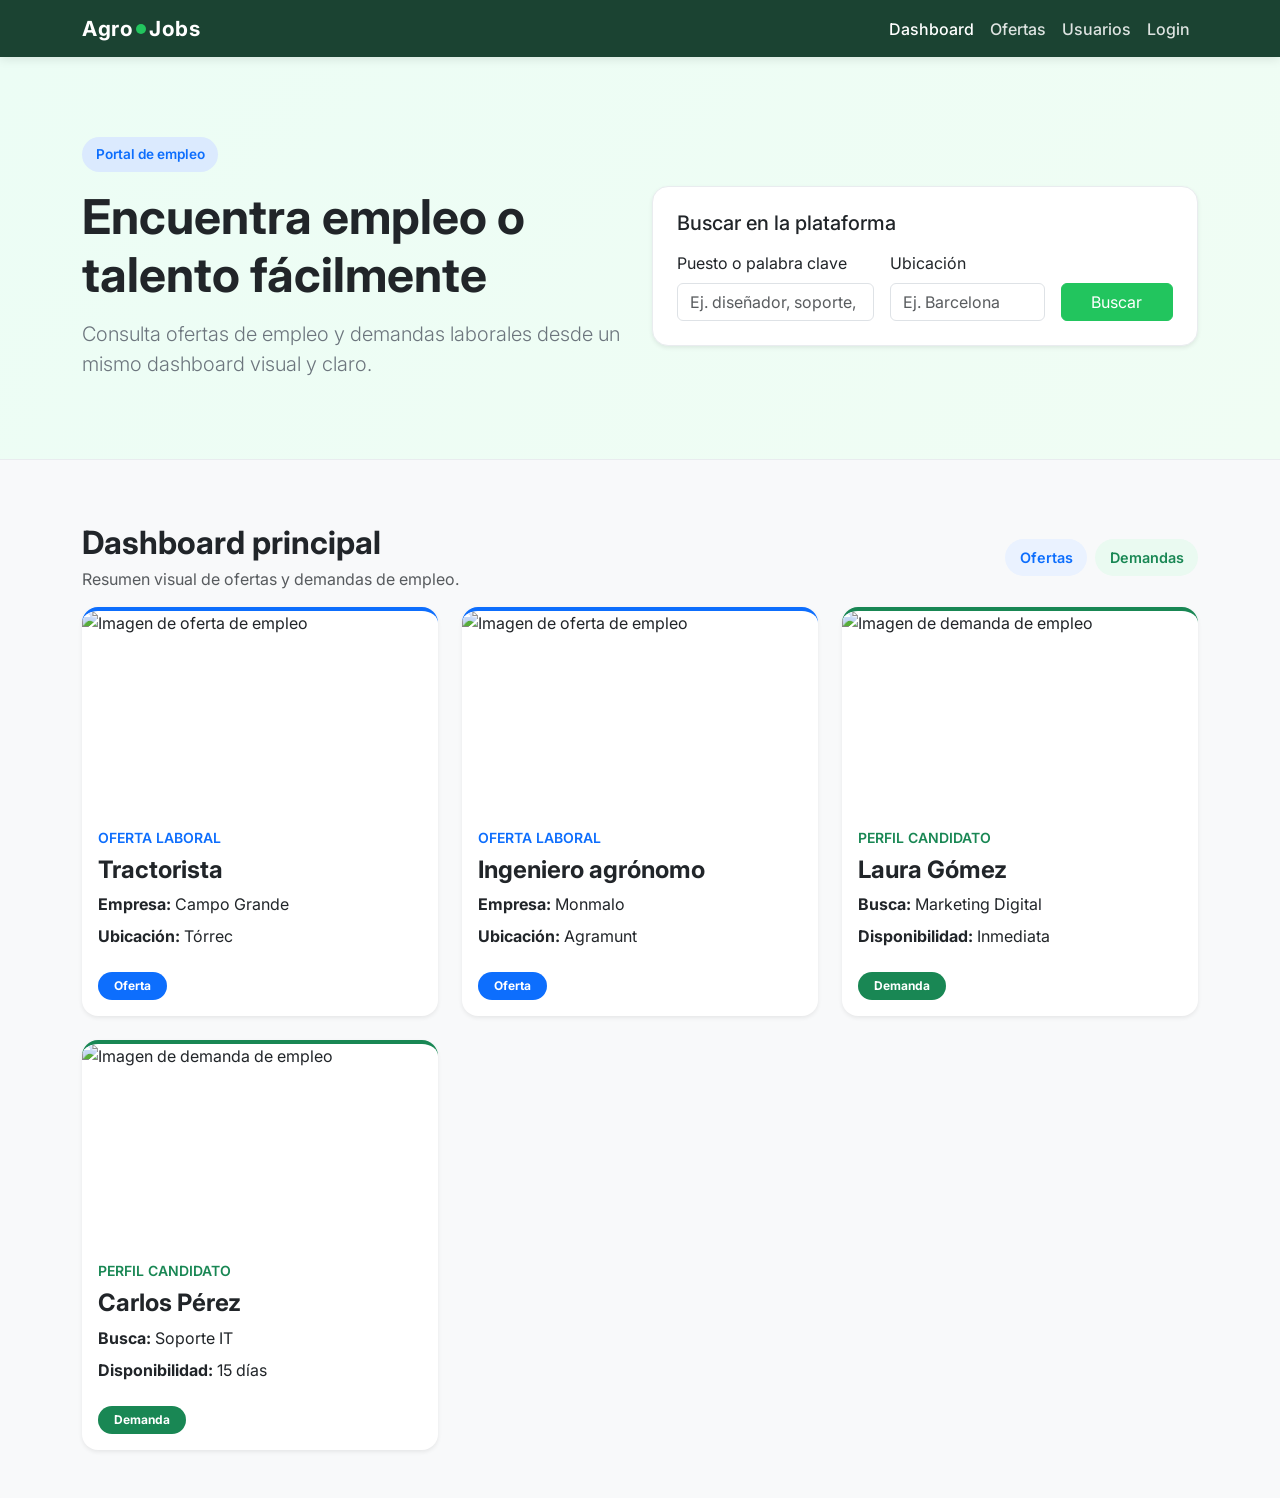
==== commit c815ed78: "agregar sticky-top a Navbar por recomendación de Marc" ====
--- a/index.html
+++ b/index.html
@@ -21,7 +21,7 @@
 </head>
 <body>
 
-    <nav class="navbar navbar-expand-lg navbar-dark navbar-custom">
+    <nav class="navbar navbar-expand-lg navbar-dark navbar-custom sticky-top">
         <div class="container">
 <a class="navbar-brand logo d-flex align-items-center" href="index.html">
     <span>Agro</span>
